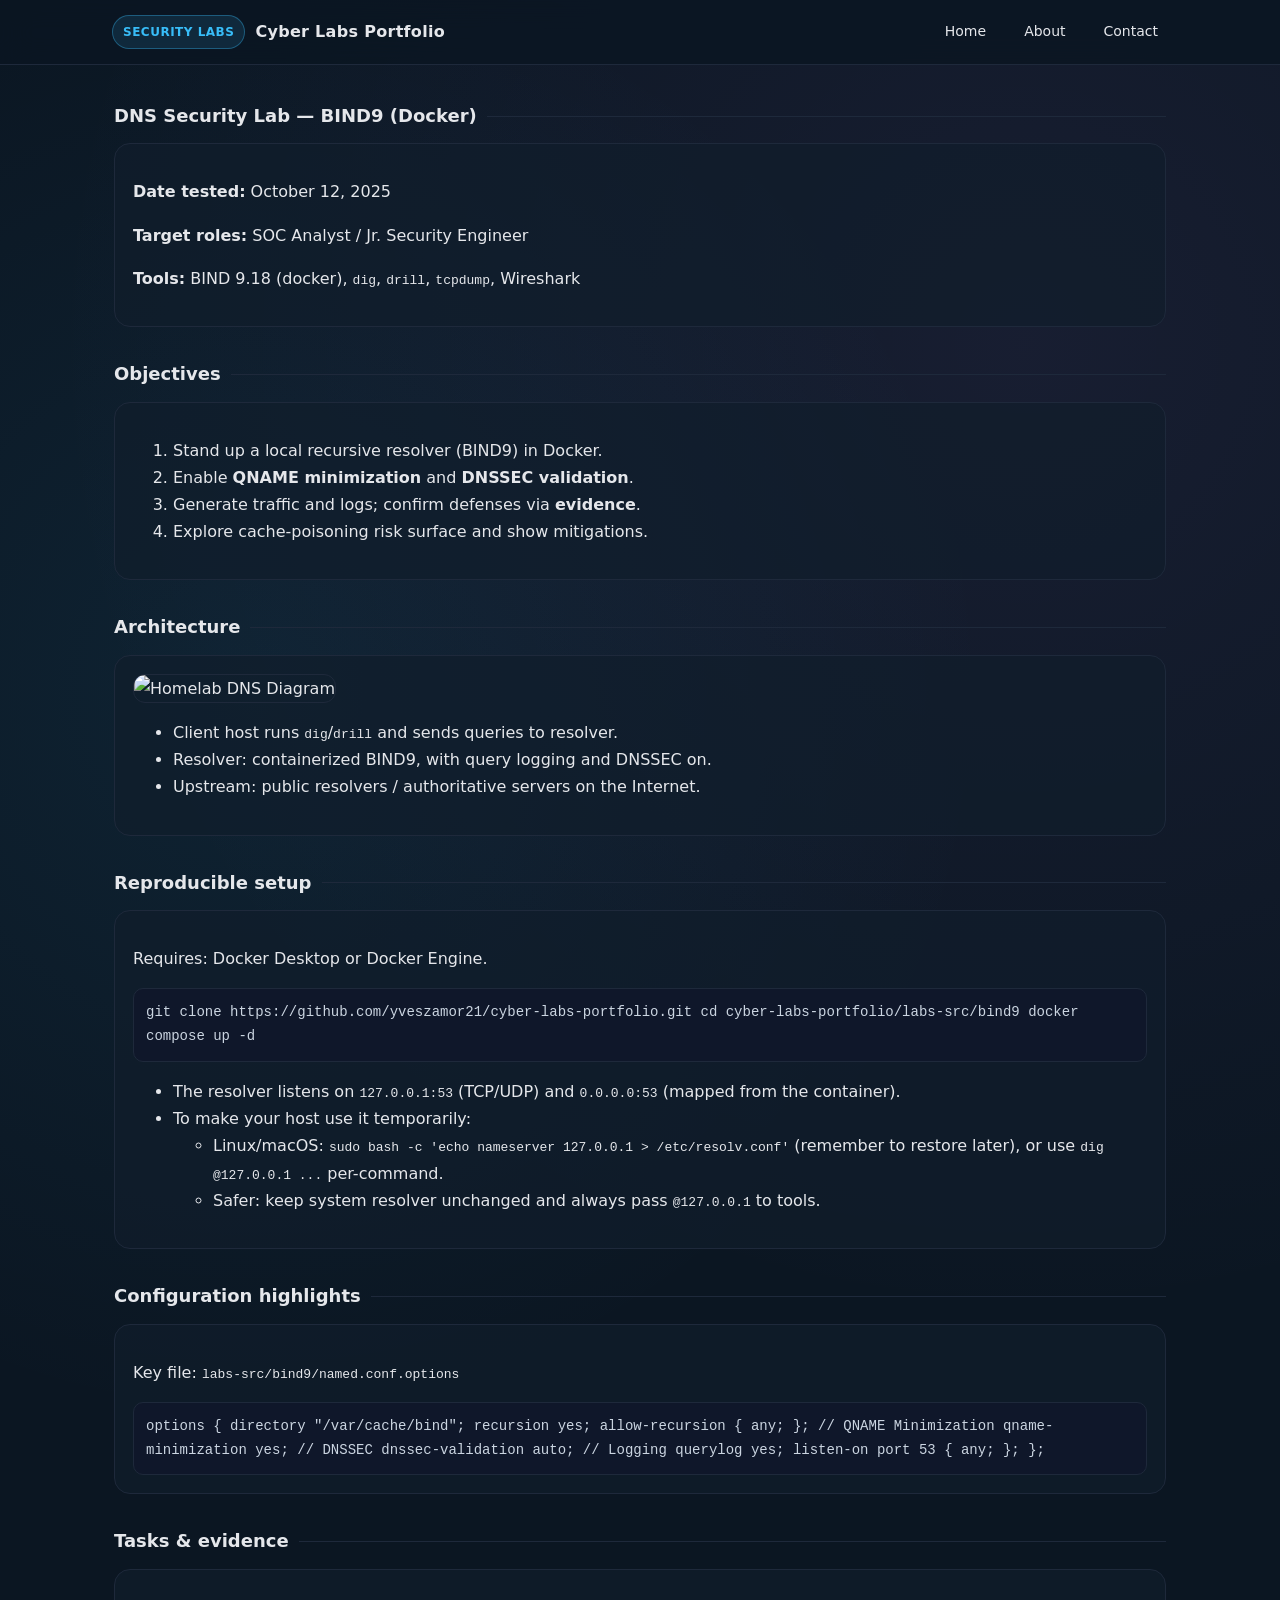
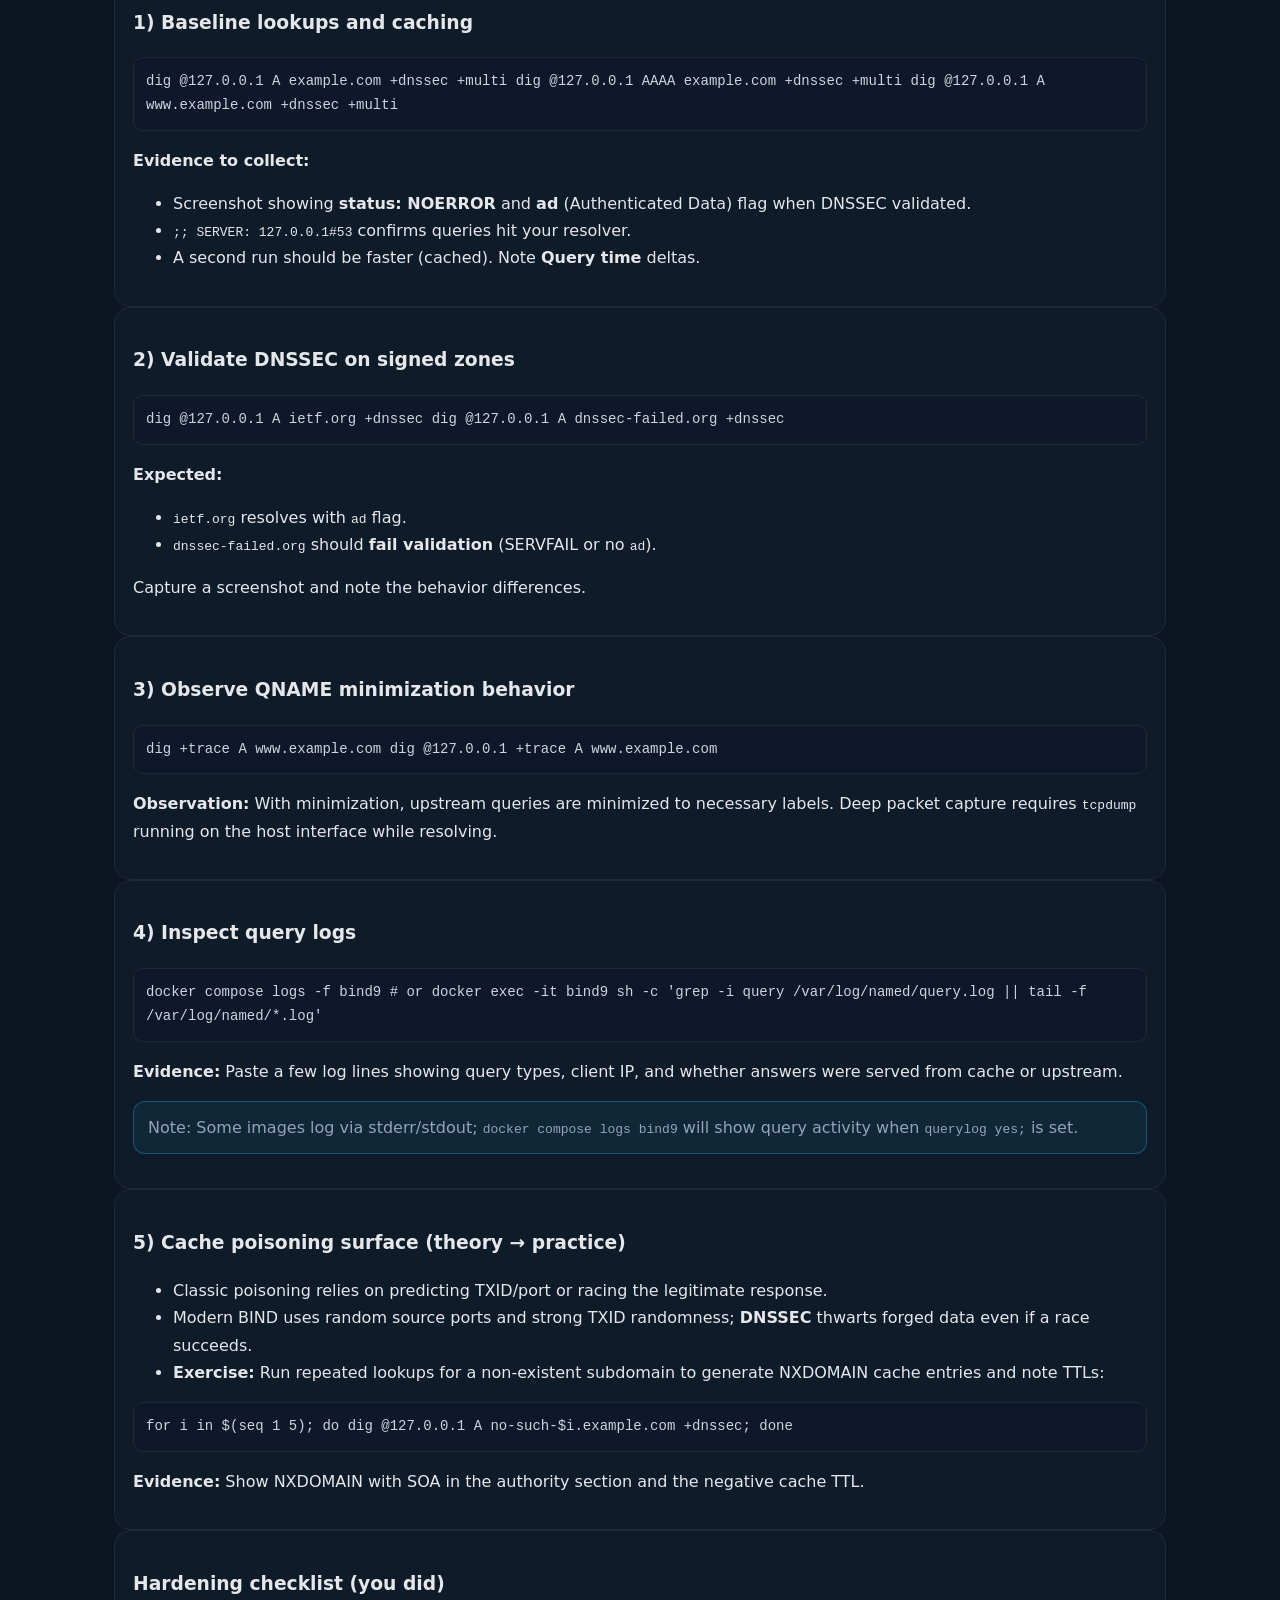
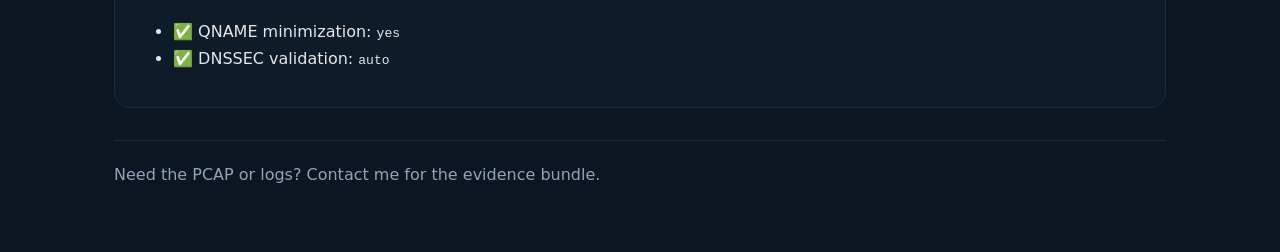
==== docs/labs/dns-bind9.html @ 7516fee6 "Create static website for portfolio" ====
<!DOCTYPE html>
<html lang="en">
<head>
  <meta charset="UTF-8" />
  <meta name="viewport" content="width=device-width, initial-scale=1.0" />
  <title>DNS Security Lab — BIND9 (Docker)</title>
  <link rel="stylesheet" href="../style.css" />
</head>
<body>
  <header>
    <nav class="navbar">
      <div class="brand">
        <span class="badge">Security Labs</span>
        Cyber Labs Portfolio
      </div>
      <div class="nav-links">
        <a href="../index.html">Home</a>
        <a href="../about.html">About</a>
        <a href="../contact.html">Contact</a>
      </div>
    </nav>
  </header>

  <main class="container">
    <div class="section-title" style="margin-top:12px;">
      <strong>DNS Security Lab — BIND9 (Docker)</strong>
      <span class="line"></span>
    </div>

    <section class="panel">
      <p><strong>Date tested:</strong> October 12, 2025</p>
      <p><strong>Target roles:</strong> SOC Analyst / Jr. Security Engineer</p>
      <p><strong>Tools:</strong> BIND 9.18 (docker), <code>dig</code>, <code>drill</code>, <code>tcpdump</code>, Wireshark</p>
    </section>

    <div class="section-title">
      <strong>Objectives</strong>
      <span class="line"></span>
    </div>
    <section class="panel">
      <ol>
        <li>Stand up a local recursive resolver (BIND9) in Docker.</li>
        <li>Enable <strong>QNAME minimization</strong> and <strong>DNSSEC validation</strong>.</li>
        <li>Generate traffic and logs; confirm defenses via <strong>evidence</strong>.</li>
        <li>Explore cache-poisoning risk surface and show mitigations.</li>
      </ol>
    </section>

    <div class="section-title">
      <strong>Architecture</strong>
      <span class="line"></span>
    </div>
    <section class="panel">
      <img src="../assets/diagrams/homelab-dns-arch.drawio.svg" alt="Homelab DNS Diagram" style="width:100%;max-width:820px;border:1px solid var(--border);border-radius:12px;" />
      <ul>
        <li>Client host runs <code>dig</code>/<code>drill</code> and sends queries to resolver.</li>
        <li>Resolver: containerized BIND9, with query logging and DNSSEC on.</li>
        <li>Upstream: public resolvers / authoritative servers on the Internet.</li>
      </ul>
    </section>

    <div class="section-title">
      <strong>Reproducible setup</strong>
      <span class="line"></span>
    </div>
    <section class="panel">
      <p>Requires: Docker Desktop or Docker Engine.</p>
      <div class="code-block"><code>git clone https://github.com/yveszamor21/cyber-labs-portfolio.git
cd cyber-labs-portfolio/labs-src/bind9
docker compose up -d</code></div>
      <ul>
        <li>The resolver listens on <code>127.0.0.1:53</code> (TCP/UDP) and <code>0.0.0.0:53</code> (mapped from the container).</li>
        <li>To make your host use it temporarily:
          <ul>
            <li>Linux/macOS: <code>sudo bash -c 'echo nameserver 127.0.0.1 &gt; /etc/resolv.conf'</code> (remember to restore later), or use <code>dig @127.0.0.1 ...</code> per-command.</li>
            <li>Safer: keep system resolver unchanged and always pass <code>@127.0.0.1</code> to tools.</li>
          </ul>
        </li>
      </ul>
    </section>

    <div class="section-title">
      <strong>Configuration highlights</strong>
      <span class="line"></span>
    </div>
    <section class="panel">
      <p>Key file: <code>labs-src/bind9/named.conf.options</code></p>
      <div class="code-block"><code>options {
    directory "/var/cache/bind";
    recursion yes;
    allow-recursion { any; };

    // QNAME Minimization
    qname-minimization yes;

    // DNSSEC
    dnssec-validation auto;

    // Logging
    querylog yes;

    listen-on port 53 { any; };
};</code></div>
    </section>

    <div class="section-title">
      <strong>Tasks &amp; evidence</strong>
      <span class="line"></span>
    </div>

    <section class="panel">
      <h3>1) Baseline lookups and caching</h3>
      <div class="code-block"><code>dig @127.0.0.1 A example.com +dnssec +multi
dig @127.0.0.1 AAAA example.com +dnssec +multi
dig @127.0.0.1 A www.example.com +dnssec +multi</code></div>
      <p><strong>Evidence to collect:</strong></p>
      <ul>
        <li>Screenshot showing <strong>status: NOERROR</strong> and <strong>ad</strong> (Authenticated Data) flag when DNSSEC validated.</li>
        <li><code>;; SERVER: 127.0.0.1#53</code> confirms queries hit your resolver.</li>
        <li>A second run should be faster (cached). Note <strong>Query time</strong> deltas.</li>
      </ul>
    </section>

    <section class="panel">
      <h3>2) Validate DNSSEC on signed zones</h3>
      <div class="code-block"><code>dig @127.0.0.1 A ietf.org +dnssec
dig @127.0.0.1 A dnssec-failed.org +dnssec</code></div>
      <p><strong>Expected:</strong></p>
      <ul>
        <li><code>ietf.org</code> resolves with <code>ad</code> flag.</li>
        <li><code>dnssec-failed.org</code> should <strong>fail validation</strong> (SERVFAIL or no <code>ad</code>).</li>
      </ul>
      <p>Capture a screenshot and note the behavior differences.</p>
    </section>

    <section class="panel">
      <h3>3) Observe QNAME minimization behavior</h3>
      <div class="code-block"><code>dig +trace A www.example.com
dig @127.0.0.1 +trace A www.example.com</code></div>
      <p><strong>Observation:</strong> With minimization, upstream queries are minimized to necessary labels. Deep packet capture requires <code>tcpdump</code> running on the host interface while resolving.</p>
    </section>

    <section class="panel">
      <h3>4) Inspect query logs</h3>
      <div class="code-block"><code>docker compose logs -f bind9
# or
docker exec -it bind9 sh -c 'grep -i query /var/log/named/query.log || tail -f /var/log/named/*.log'</code></div>
      <p><strong>Evidence:</strong> Paste a few log lines showing query types, client IP, and whether answers were served from cache or upstream.</p>
      <p class="notice">Note: Some images log via stderr/stdout; <code>docker compose logs bind9</code> will show query activity when <code>querylog yes;</code> is set.</p>
    </section>

    <section class="panel">
      <h3>5) Cache poisoning surface (theory → practice)</h3>
      <ul>
        <li>Classic poisoning relies on predicting TXID/port or racing the legitimate response.</li>
        <li>Modern BIND uses random source ports and strong TXID randomness; <strong>DNSSEC</strong> thwarts forged data even if a race succeeds.</li>
        <li><strong>Exercise:</strong> Run repeated lookups for a non-existent subdomain to generate NXDOMAIN cache entries and note TTLs:</li>
      </ul>
      <div class="code-block"><code>for i in $(seq 1 5); do dig @127.0.0.1 A no-such-$i.example.com +dnssec; done</code></div>
      <p><strong>Evidence:</strong> Show NXDOMAIN with SOA in the authority section and the negative cache TTL.</p>
    </section>

    <section class="panel">
      <h3>Hardening checklist (you did)</h3>
      <ul>
        <li>✅ QNAME minimization: <code>yes</code></li>
        <li>✅ DNSSEC validation: <code>auto</code></li>
      </ul>
    </section>

    <footer>
      Need the PCAP or logs? Contact me for the evidence bundle.
    </footer>
  </main>
</body>
</html>
---- docs/style.css ----
:root {
  --bg: #0b1622;
  --panel: #111d2c;
  --accent: #38bdf8;
  --accent-2: #c084fc;
  --text: #e5e7eb;
  --muted: #94a3b8;
  --border: #1e293b;
  --code: #0f172a;
  --success: #4ade80;
  --warning: #fbbf24;
  --danger: #f87171;
}

* {
  box-sizing: border-box;
}

body {
  margin: 0;
  font-family: "Inter", "Segoe UI", system-ui, -apple-system, sans-serif;
  background: radial-gradient(circle at 20% 20%, rgba(56, 189, 248, 0.08), transparent 25%),
    radial-gradient(circle at 80% 10%, rgba(192, 132, 252, 0.07), transparent 30%),
    var(--bg);
  color: var(--text);
  line-height: 1.7;
}

a {
  color: var(--accent);
  text-decoration: none;
}

a:hover {
  color: #67e8f9;
}

header {
  position: sticky;
  top: 0;
  z-index: 10;
  backdrop-filter: blur(16px);
  background: rgba(11, 22, 34, 0.8);
  border-bottom: 1px solid var(--border);
}

.navbar {
  max-width: 1100px;
  margin: 0 auto;
  padding: 14px 22px;
  display: flex;
  align-items: center;
  justify-content: space-between;
  gap: 16px;
}

.navbar .brand {
  font-weight: 700;
  letter-spacing: 0.3px;
  display: flex;
  align-items: center;
  gap: 10px;
}

.badge {
  display: inline-flex;
  align-items: center;
  gap: 6px;
  background: rgba(56, 189, 248, 0.12);
  color: var(--accent);
  padding: 6px 10px;
  border: 1px solid rgba(56, 189, 248, 0.35);
  border-radius: 999px;
  font-size: 12px;
  text-transform: uppercase;
  letter-spacing: 0.5px;
}

.nav-links {
  display: flex;
  gap: 18px;
  align-items: center;
  font-size: 14px;
}

.nav-links a {
  color: var(--text);
  padding: 6px 10px;
  border-radius: 8px;
}

.nav-links a:hover {
  background: rgba(56, 189, 248, 0.1);
}

.container {
  max-width: 1100px;
  margin: 0 auto;
  padding: 24px;
}

.hero {
  display: grid;
  grid-template-columns: repeat(auto-fit, minmax(280px, 1fr));
  align-items: center;
  gap: 26px;
  padding: 44px 24px 10px;
}

.hero h1 {
  margin: 0 0 14px;
  font-size: clamp(28px, 4vw, 36px);
}

.hero p {
  margin: 0 0 18px;
  color: var(--muted);
}

.action-row {
  display: flex;
  flex-wrap: wrap;
  gap: 12px;
}

.btn {
  display: inline-flex;
  align-items: center;
  gap: 8px;
  padding: 12px 16px;
  border-radius: 12px;
  border: 1px solid var(--border);
  color: var(--text);
  background: var(--panel);
  font-weight: 600;
  transition: transform 120ms ease, border-color 120ms ease, box-shadow 120ms ease;
}

.btn.primary {
  background: linear-gradient(120deg, var(--accent), var(--accent-2));
  color: #0b1220;
  border: none;
  box-shadow: 0 10px 30px rgba(56, 189, 248, 0.22);
}

.btn:hover {
  transform: translateY(-1px);
  border-color: rgba(56, 189, 248, 0.5);
}

.grid {
  display: grid;
  grid-template-columns: repeat(auto-fit, minmax(260px, 1fr));
  gap: 18px;
}

.card {
  background: var(--panel);
  border: 1px solid var(--border);
  border-radius: 16px;
  padding: 18px;
  box-shadow: 0 12px 24px rgba(0, 0, 0, 0.25);
}

.card h3 {
  margin-top: 0;
  margin-bottom: 6px;
}

.card p {
  margin-top: 0;
  color: var(--muted);
}

.meta-row {
  display: flex;
  flex-wrap: wrap;
  gap: 10px;
  margin-top: 10px;
}

.meta-tag {
  padding: 6px 10px;
  border-radius: 10px;
  font-size: 12px;
  color: var(--text);
  background: rgba(255, 255, 255, 0.04);
  border: 1px solid var(--border);
}

.section-title {
  display: flex;
  align-items: center;
  gap: 10px;
  margin: 32px 0 12px;
  font-size: 18px;
}

.section-title .line {
  flex: 1;
  height: 1px;
  background: var(--border);
}

.panel {
  background: rgba(17, 29, 44, 0.7);
  border: 1px solid var(--border);
  border-radius: 16px;
  padding: 18px;
}

.list {
  list-style: none;
  padding: 0;
  margin: 0;
}

.list li {
  padding: 10px 0;
  border-bottom: 1px solid var(--border);
  color: var(--muted);
}

.list li:last-child {
  border-bottom: none;
}

.muted {
  color: var(--muted);
}

footer {
  margin-top: 32px;
  border-top: 1px solid var(--border);
  padding: 20px 0 40px;
  color: var(--muted);
}

.hero-visual {
  border-radius: 16px;
  padding: 18px;
  background: linear-gradient(135deg, rgba(56, 189, 248, 0.12), rgba(192, 132, 252, 0.08));
  border: 1px solid rgba(56, 189, 248, 0.25);
  box-shadow: 0 18px 30px rgba(0, 0, 0, 0.2);
}

.hero-visual h4 {
  margin: 0 0 8px;
}

.hero-visual ul {
  margin: 0;
  padding-left: 18px;
  color: var(--muted);
}

.cta {
  margin-top: 10px;
  background: linear-gradient(120deg, rgba(56, 189, 248, 0.14), rgba(192, 132, 252, 0.12));
  border: 1px solid rgba(56, 189, 248, 0.3);
}

.table {
  width: 100%;
  border-collapse: collapse;
  margin-top: 12px;
}

.table th,
.table td {
  text-align: left;
  padding: 10px;
  border-bottom: 1px solid var(--border);
  color: var(--muted);
}

.code-block {
  background: var(--code);
  border: 1px solid var(--border);
  border-radius: 10px;
  padding: 12px;
  overflow-x: auto;
  font-family: "SFMono-Regular", "Consolas", "Menlo", monospace;
  color: #cbd5e1;
  font-size: 14px;
}

.notice {
  margin: 16px 0;
  padding: 12px 14px;
  border-radius: 12px;
  border: 1px solid rgba(56, 189, 248, 0.3);
  background: rgba(56, 189, 248, 0.08);
  color: var(--muted);
}

@media (max-width: 640px) {
  .navbar {
    flex-direction: column;
    align-items: flex-start;
  }

  .nav-links {
    width: 100%;
    justify-content: space-between;
  }
}
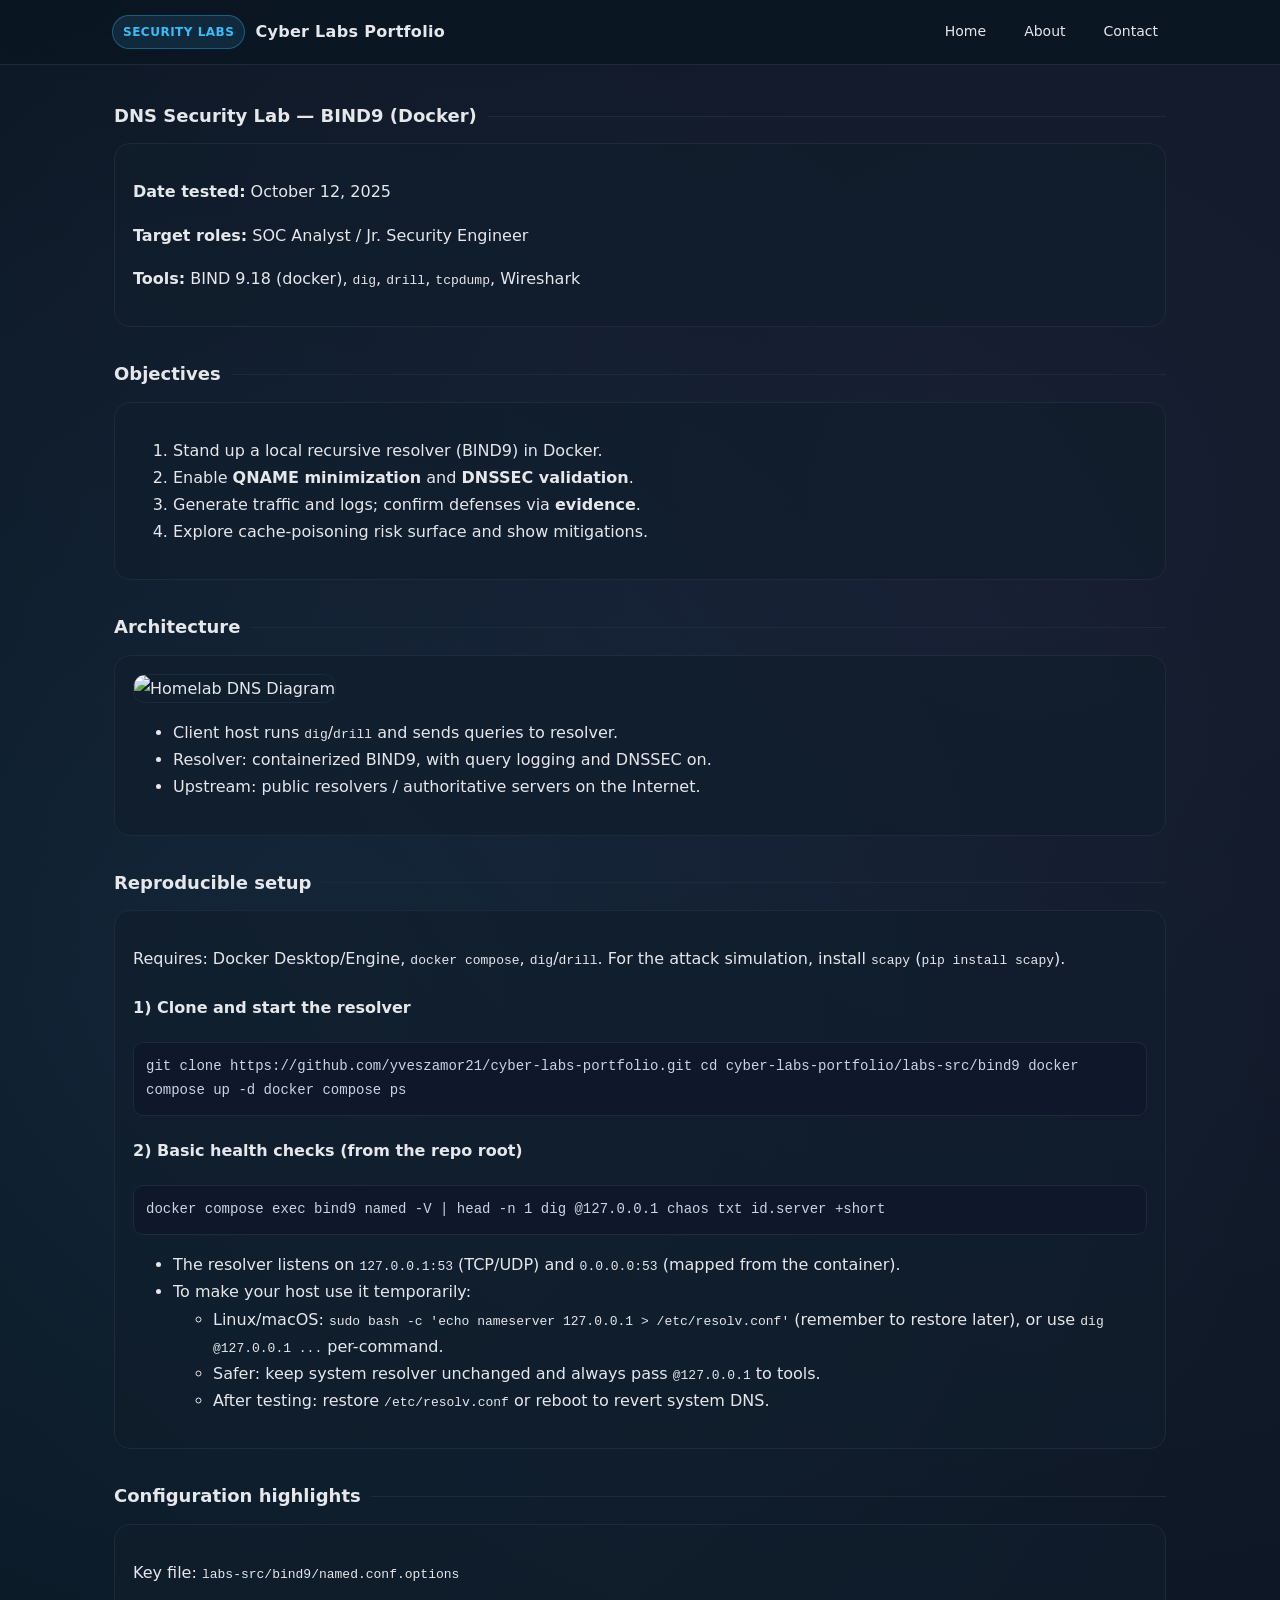
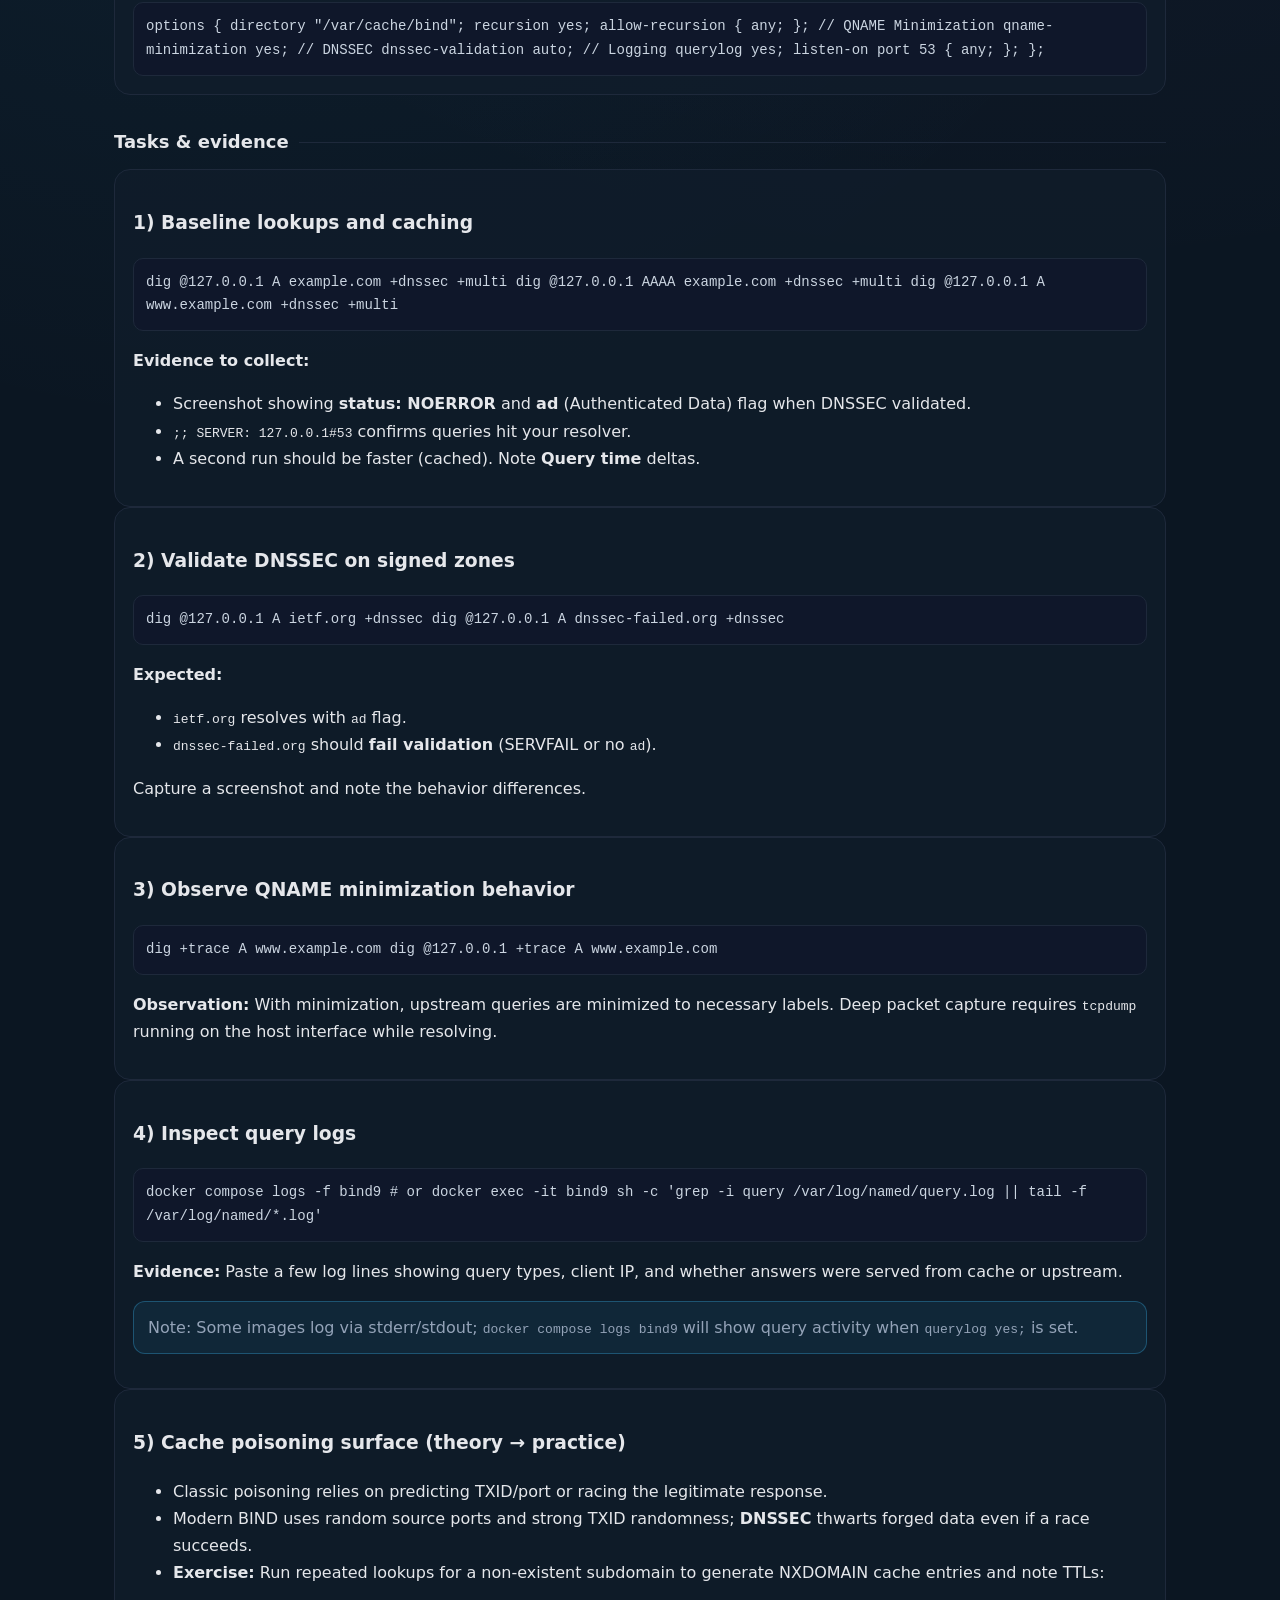
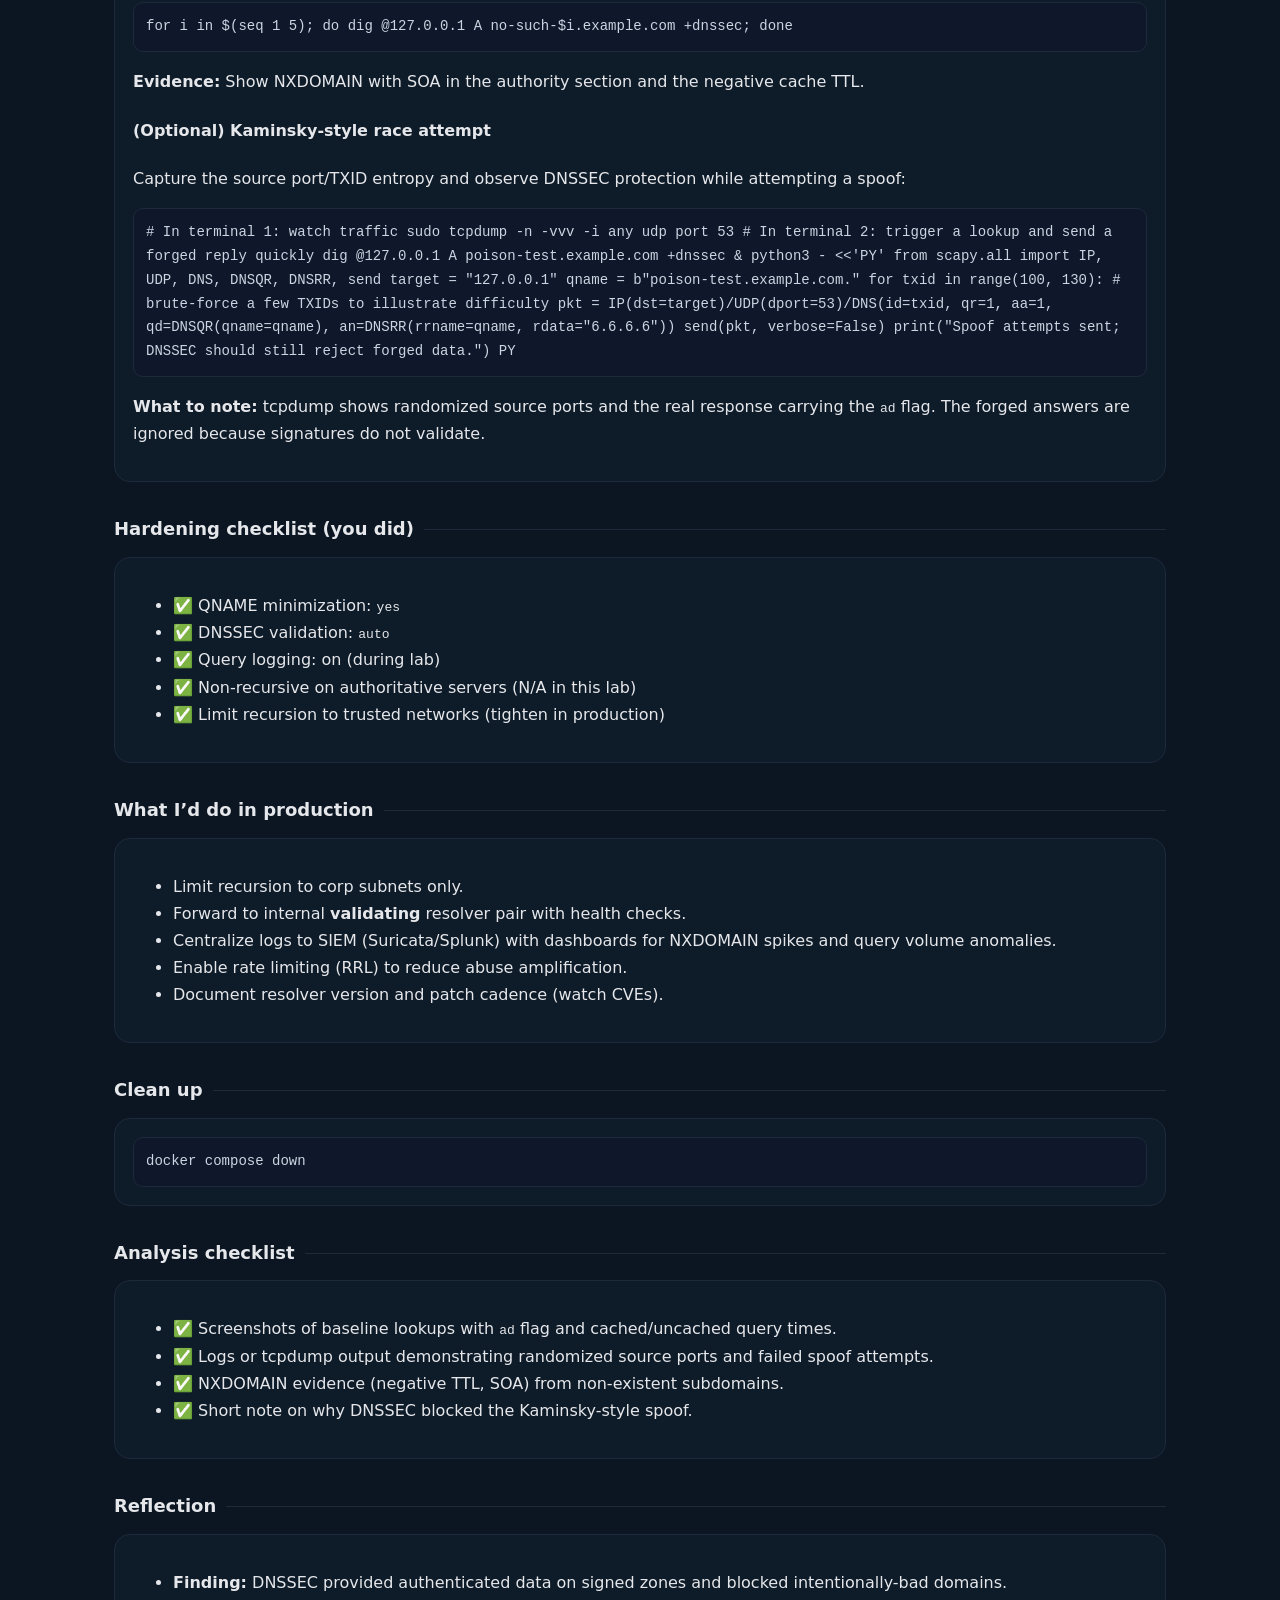
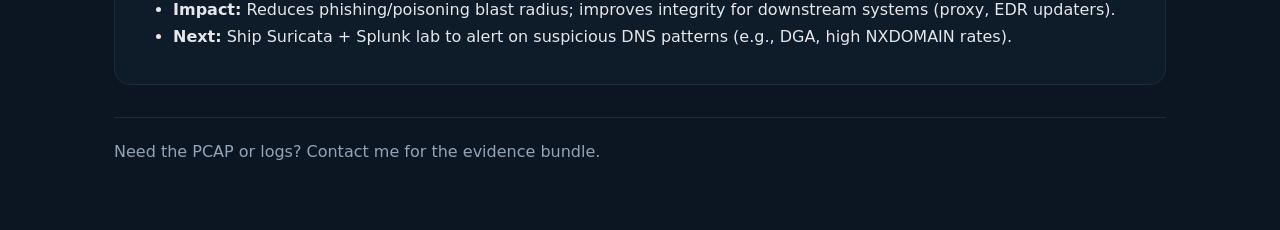
==== commit 8eed2896: "Enhance DNS lab documentation for attack simulation" ====
--- a/docs/labs/dns-bind9.html
+++ b/docs/labs/dns-bind9.html
@@ -64,16 +64,22 @@
       <span class="line"></span>
     </div>
     <section class="panel">
-      <p>Requires: Docker Desktop or Docker Engine.</p>
+      <p>Requires: Docker Desktop/Engine, <code>docker compose</code>, <code>dig</code>/<code>drill</code>. For the attack simulation, install <code>scapy</code> (<code>pip install scapy</code>).</p>
+      <h4>1) Clone and start the resolver</h4>
       <div class="code-block"><code>git clone https://github.com/yveszamor21/cyber-labs-portfolio.git
 cd cyber-labs-portfolio/labs-src/bind9
-docker compose up -d</code></div>
+docker compose up -d
+docker compose ps</code></div>
+      <h4>2) Basic health checks (from the repo root)</h4>
+      <div class="code-block"><code>docker compose exec bind9 named -V | head -n 1
+dig @127.0.0.1 chaos txt id.server +short</code></div>
       <ul>
         <li>The resolver listens on <code>127.0.0.1:53</code> (TCP/UDP) and <code>0.0.0.0:53</code> (mapped from the container).</li>
         <li>To make your host use it temporarily:
           <ul>
             <li>Linux/macOS: <code>sudo bash -c 'echo nameserver 127.0.0.1 &gt; /etc/resolv.conf'</code> (remember to restore later), or use <code>dig @127.0.0.1 ...</code> per-command.</li>
             <li>Safer: keep system resolver unchanged and always pass <code>@127.0.0.1</code> to tools.</li>
+            <li>After testing: restore <code>/etc/resolv.conf</code> or reboot to revert system DNS.</li>
           </ul>
         </li>
       </ul>
@@ -158,13 +164,84 @@
       </ul>
       <div class="code-block"><code>for i in $(seq 1 5); do dig @127.0.0.1 A no-such-$i.example.com +dnssec; done</code></div>
       <p><strong>Evidence:</strong> Show NXDOMAIN with SOA in the authority section and the negative cache TTL.</p>
-    </section>
-
-    <section class="panel">
-      <h3>Hardening checklist (you did)</h3>
+      <h4>(Optional) Kaminsky-style race attempt</h4>
+      <p>Capture the source port/TXID entropy and observe DNSSEC protection while attempting a spoof:</p>
+      <div class="code-block"><code># In terminal 1: watch traffic
+sudo tcpdump -n -vvv -i any udp port 53
+
+# In terminal 2: trigger a lookup and send a forged reply quickly
+dig @127.0.0.1 A poison-test.example.com +dnssec &
+python3 - &lt;&lt;'PY'
+from scapy.all import IP, UDP, DNS, DNSQR, DNSRR, send
+
+target = "127.0.0.1"
+qname = b"poison-test.example.com."
+for txid in range(100, 130):  # brute-force a few TXIDs to illustrate difficulty
+    pkt = IP(dst=target)/UDP(dport=53)/DNS(id=txid, qr=1, aa=1, qd=DNSQR(qname=qname), an=DNSRR(rrname=qname, rdata="6.6.6.6"))
+    send(pkt, verbose=False)
+print("Spoof attempts sent; DNSSEC should still reject forged data.")
+PY</code></div>
+      <p><strong>What to note:</strong> tcpdump shows randomized source ports and the real response carrying the <code>ad</code> flag. The forged answers are ignored because signatures do not validate.</p>
+    </section>
+
+    <div class="section-title">
+      <strong>Hardening checklist (you did)</strong>
+      <span class="line"></span>
+    </div>
+    <section class="panel">
       <ul>
         <li>✅ QNAME minimization: <code>yes</code></li>
         <li>✅ DNSSEC validation: <code>auto</code></li>
+        <li>✅ Query logging: on (during lab)</li>
+        <li>✅ Non-recursive on authoritative servers (N/A in this lab)</li>
+        <li>✅ Limit recursion to trusted networks (tighten in production)</li>
+      </ul>
+    </section>
+
+    <div class="section-title">
+      <strong>What I’d do in production</strong>
+      <span class="line"></span>
+    </div>
+    <section class="panel">
+      <ul>
+        <li>Limit recursion to corp subnets only.</li>
+        <li>Forward to internal <strong>validating</strong> resolver pair with health checks.</li>
+        <li>Centralize logs to SIEM (Suricata/Splunk) with dashboards for NXDOMAIN spikes and query volume anomalies.</li>
+        <li>Enable rate limiting (RRL) to reduce abuse amplification.</li>
+        <li>Document resolver version and patch cadence (watch CVEs).</li>
+      </ul>
+    </section>
+
+    <div class="section-title">
+      <strong>Clean up</strong>
+      <span class="line"></span>
+    </div>
+    <section class="panel">
+      <div class="code-block"><code>docker compose down</code></div>
+    </section>
+
+    <div class="section-title">
+      <strong>Analysis checklist</strong>
+      <span class="line"></span>
+    </div>
+    <section class="panel">
+      <ul>
+        <li>✅ Screenshots of baseline lookups with <code>ad</code> flag and cached/uncached query times.</li>
+        <li>✅ Logs or tcpdump output demonstrating randomized source ports and failed spoof attempts.</li>
+        <li>✅ NXDOMAIN evidence (negative TTL, SOA) from non-existent subdomains.</li>
+        <li>✅ Short note on why DNSSEC blocked the Kaminsky-style spoof.</li>
+      </ul>
+    </section>
+
+    <div class="section-title">
+      <strong>Reflection</strong>
+      <span class="line"></span>
+    </div>
+    <section class="panel">
+      <ul>
+        <li><strong>Finding:</strong> DNSSEC provided authenticated data on signed zones and blocked intentionally-bad domains.</li>
+        <li><strong>Impact:</strong> Reduces phishing/poisoning blast radius; improves integrity for downstream systems (proxy, EDR updaters).</li>
+        <li><strong>Next:</strong> Ship Suricata + Splunk lab to alert on suspicious DNS patterns (e.g., DGA, high NXDOMAIN rates).</li>
       </ul>
     </section>
 
